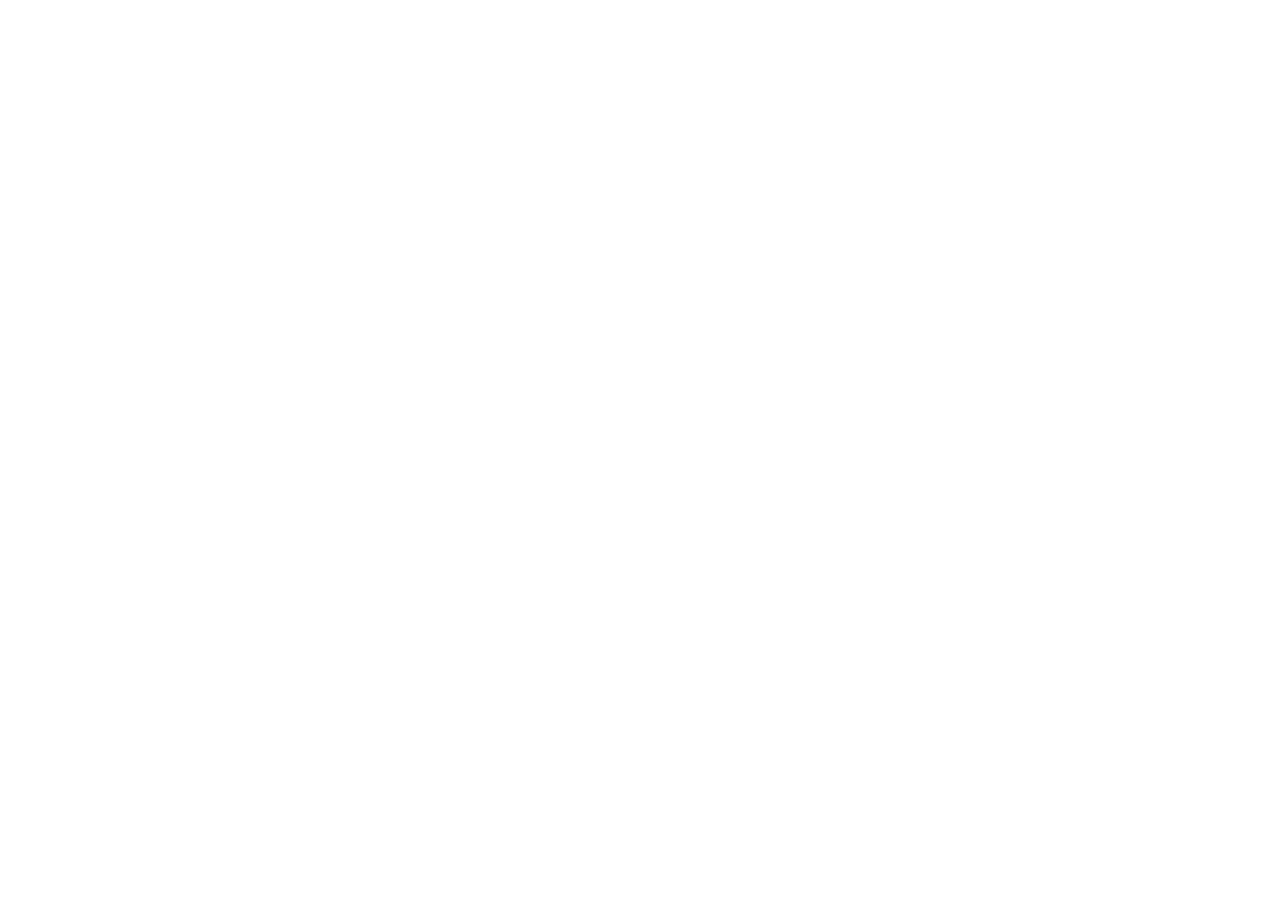
==== index.html @ 9d9a1b5d "add initial files" ====
<!DOCTYPE html>
<html lang="en">
<head>
  <meta charset="UTF-8">
  <meta name="viewport" content="width=device-width, initial-scale=1.0">
  <meta http-equiv="X-UA-Compatible" content="ie=edge">
  <link rel="stylesheet" href="./css/style.css">
  <script src="./javascript/jquery-3.2.1.min.js"></script>
  <title>Document</title>
</head>
<body>

</body>
</html>
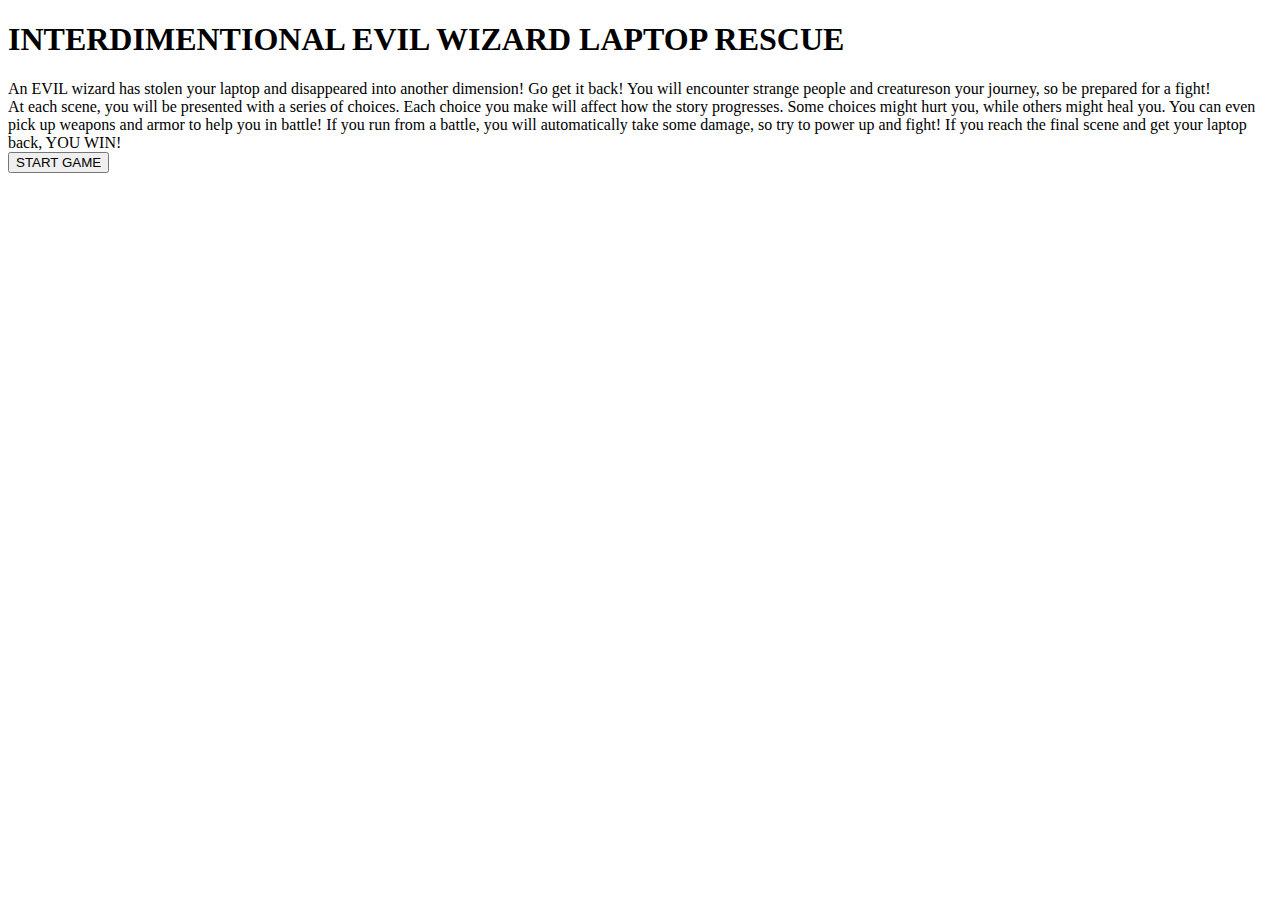
==== commit 44f78c79: "add story upto midway point" ====
--- a/index.html
+++ b/index.html
@@ -5,10 +5,24 @@
   <meta name="viewport" content="width=device-width, initial-scale=1.0">
   <meta http-equiv="X-UA-Compatible" content="ie=edge">
   <link rel="stylesheet" href="./css/style.css">
+  <link rel="icon" href="./waluigi--.png">
   <script src="./javascript/jquery-3.2.1.min.js"></script>
-  <title>Document</title>
+  <title>TEXT ADVENTURE</title>
 </head>
 <body>
 
+  <div id="container">
+    <h1>INTERDIMENTIONAL EVIL WIZARD LAPTOP RESCUE</h1>
+    <div id="story">An EVIL wizard has stolen your laptop and disappeared
+      into another dimension! Go get it back! You will encounter strange
+      people and creatureson your journey, so be prepared for a fight!</div>
+    <div id="instructions">At each scene, you will be presented with a series of choices.
+      Each choice you make will affect how the story progresses. Some choices might hurt you,
+      while others might heal you. You can even pick up weapons and armor to help you in battle!
+      If you run from a battle, you will automatically take some damage, so try to power up and fight!
+      If you reach the final scene and get your laptop back, YOU WIN!</div>
+    <a href="./game.html"><button>START GAME</button></a>
+  </div>
+
 </body>
 </html>
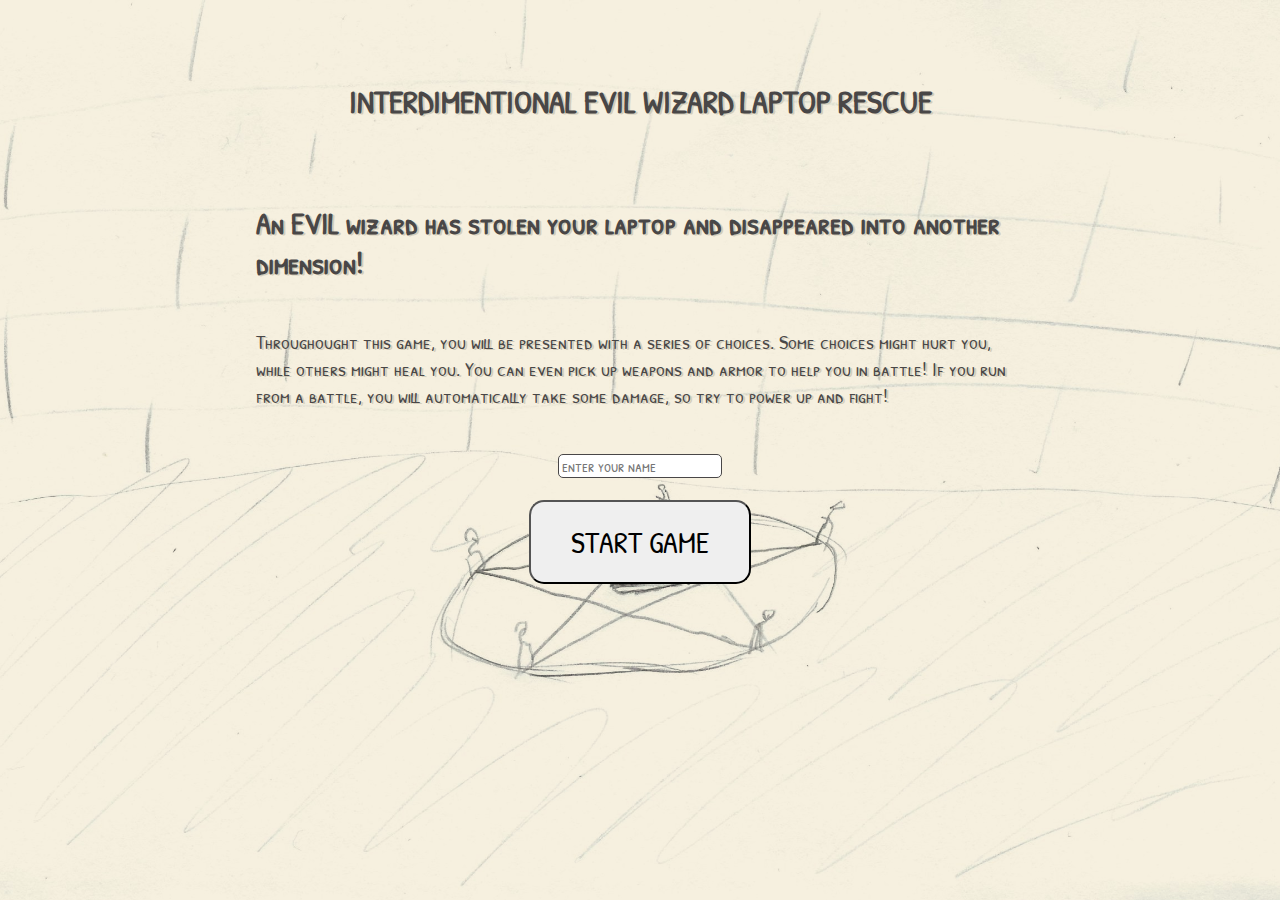
==== commit a751b66c: "add backgrounds" ====
--- a/index.html
+++ b/index.html
@@ -5,23 +5,24 @@
   <meta name="viewport" content="width=device-width, initial-scale=1.0">
   <meta http-equiv="X-UA-Compatible" content="ie=edge">
   <link rel="stylesheet" href="./css/style.css">
-  <link rel="icon" href="./waluigi--.png">
+  <link rel="icon" href="./images/other/favicon.png">
+  <link href="https://fonts.googleapis.com/css?family=Patrick+Hand+SC" rel="stylesheet">
   <script src="./javascript/jquery-3.2.1.min.js"></script>
-  <title>TEXT ADVENTURE</title>
+  <script src="./javascript/landing.js"></script>
+  <title>Text Adventure</title>
 </head>
 <body>
 
   <div id="container">
     <h1>INTERDIMENTIONAL EVIL WIZARD LAPTOP RESCUE</h1>
     <div id="story">An EVIL wizard has stolen your laptop and disappeared
-      into another dimension! Go get it back! You will encounter strange
-      people and creatureson your journey, so be prepared for a fight!</div>
-    <div id="instructions">At each scene, you will be presented with a series of choices.
-      Each choice you make will affect how the story progresses. Some choices might hurt you,
-      while others might heal you. You can even pick up weapons and armor to help you in battle!
-      If you run from a battle, you will automatically take some damage, so try to power up and fight!
-      If you reach the final scene and get your laptop back, YOU WIN!</div>
-    <a href="./game.html"><button>START GAME</button></a>
+      into another dimension!</div>
+    <div id="instructions">Throughought this game, you will be presented with a series of choices.
+      Some choices might hurt you, while others might heal you. You can even pick up weapons and armor
+      to help you in battle! If you run from a battle, you will automatically take some damage,
+      so try to power up and fight!</div>
+      <input type="text" placeholder="enter your name" id="name" maxlength="15"> <br /><br />
+    <a href="./game.html" id="start"><button>START GAME</button></a>
   </div>
 
 </body>
--- a/css/style.css
+++ b/css/style.css
@@ -0,0 +1,95 @@
+body {
+  margin: 0;
+  font-family: 'Patrick Hand SC', cursive;
+  color: #494747;
+  background-color: #f6f0df;
+  text-shadow: 2px 1px #d4cdba;
+}
+
+#container {
+  background-image: url(../images/backgrounds/wizardlair.jpg);
+  text-align: center;
+  margin: 0;
+  height: 100%;
+  width: 100%;
+  position: absolute;
+  background-position: center;
+  background-repeat: no-repeat;
+  background-size: cover;
+  background-color: #f6f0df;
+  background-blend-mode: multiply;
+}
+
+h1 {
+  margin: 80px auto;
+}
+
+button {
+  font-family: 'Patrick Hand SC', cursive;
+  font-size: 30px;
+  padding: 20px 40px;
+  border-radius: 15px;
+  outline: none;
+}
+
+button:hover {
+  cursor: pointer;
+}
+
+a {
+  color: #494747;
+  text-decoration: none;
+}
+
+#story, #instructions {
+  text-align: left;
+  margin: 5vh 20vw;
+}
+
+#story {
+  font-weight: 600;
+  font-size: 30px;
+}
+
+#instructions {
+  font-size: 20px;
+}
+
+input, select:focus, textarea {
+  font-family: 'Patrick Hand SC', cursive;
+  font-size: 16px;
+  color: #494747;
+  border: .5px solid #494747;
+  border-radius: 5px;
+  padding: 0 3px;
+}
+
+input:focus {
+  outline: none;
+}
+
+@media (max-width: 1000px) {
+
+  h1 {
+    margin: 30px auto;
+  }
+
+  #story, #instructions {
+    line-height: 20px;
+    margin: 5vh 10vw;
+  }
+
+  #story {
+    font-size: 30px;
+  }
+
+  #instructions {
+        font-size: 14px;
+  }
+
+  button {
+    margin-bottom: 20px;
+    font-size: 16px;
+  }
+
+}
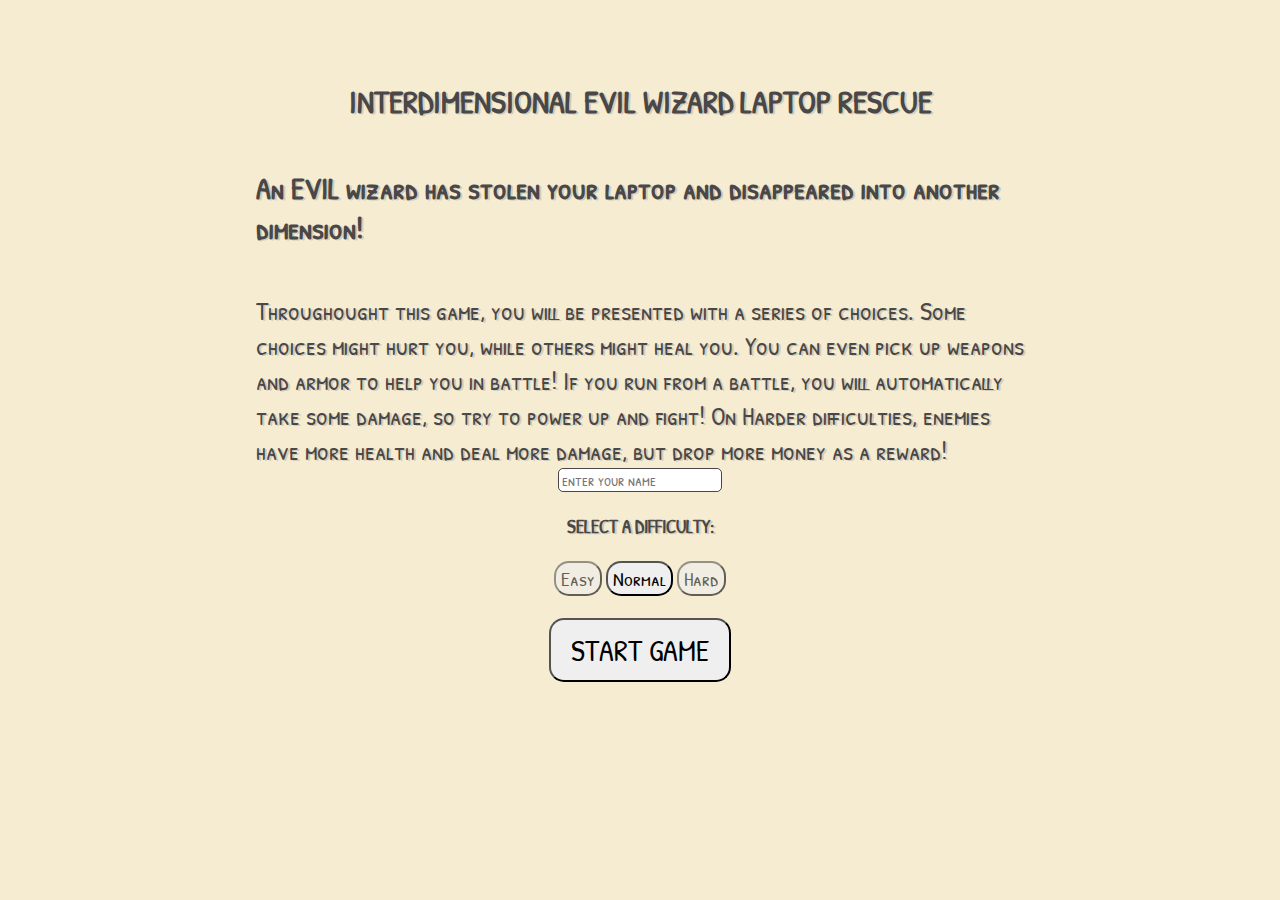
==== commit eae0e4b9: "fix typo" ====
--- a/index.html
+++ b/index.html
@@ -1,5 +1,6 @@
 <!DOCTYPE html>
 <html lang="en">
+
 <head>
   <meta charset="UTF-8">
   <meta name="viewport" content="width=device-width, initial-scale=1.0">
@@ -11,19 +12,26 @@
   <script src="./javascript/landing.js"></script>
   <title>Text Adventure</title>
 </head>
+
 <body>
 
   <div id="container">
-    <h1>INTERDIMENTIONAL EVIL WIZARD LAPTOP RESCUE</h1>
-    <div id="story">An EVIL wizard has stolen your laptop and disappeared
-      into another dimension!</div>
-    <div id="instructions">Throughought this game, you will be presented with a series of choices.
-      Some choices might hurt you, while others might heal you. You can even pick up weapons and armor
-      to help you in battle! If you run from a battle, you will automatically take some damage,
-      so try to power up and fight!</div>
-      <input type="text" placeholder="enter your name" id="name" maxlength="15"> <br /><br />
+    <h1>INTERDIMENSIONAL EVIL WIZARD LAPTOP RESCUE</h1>
+    <div id="story">An EVIL wizard has stolen your laptop and disappeared into another dimension!</div>
+    <div id="instructions">Throughought this game, you will be presented with a series of choices. Some choices might hurt you, while others might heal you. You can even pick up weapons and armor to help you in battle! If you run from a battle, you will automatically take some
+      damage, so try to power up and fight! On Harder difficulties, enemies have more health and deal more damage, but drop more money as a reward!
+    </div>
+    <input type="text" placeholder="enter your name" id="name" maxlength="15" autocomplete="off"> <br /><br />
+    <div id="difficulty">
+      <h3>SELECT A DIFFICULTY:</h3> <br />
+      <button id="easy" class="level">Easy</button>
+      <button id="normal" class="level">Normal</button>
+      <button id="hard" class="level">Hard</button>
+    </div>
+    <br />
     <a href="./game.html" id="start"><button>START GAME</button></a>
   </div>
 
 </body>
+
 </html>
--- a/css/style.css
+++ b/css/style.css
@@ -2,12 +2,11 @@
   margin: 0;
   font-family: 'Patrick Hand SC', cursive;
   color: #494747;
-  background-color: #f6f0df;
   text-shadow: 2px 1px #d4cdba;
 }
 
 #container {
-  background-image: url(../images/backgrounds/wizardlair.jpg);
+  /*background-image: url(../images/backgrounds/wizardlair.jpg);*/
   text-align: center;
   margin: 0;
   height: 100%;
@@ -16,24 +15,40 @@
   background-position: center;
   background-repeat: no-repeat;
   background-size: cover;
-  background-color: #f6f0df;
+  background-color: #f6ecd1;
   background-blend-mode: multiply;
 }
 
 h1 {
-  margin: 80px auto;
+  margin: 80px auto 0 auto;
+}
+
+h3 {
+  margin: 0;
+  font-weight: 800;
 }
 
 button {
   font-family: 'Patrick Hand SC', cursive;
   font-size: 30px;
-  padding: 20px 40px;
+  padding: 10px 20px;
   border-radius: 15px;
   outline: none;
 }
 
 button:hover {
   cursor: pointer;
+}
+
+.level {
+  font-size: 20px;
+  padding: 2px 5px;
+  opacity: .6;
+  margin: 0;
+}
+
+#normal {
+  opacity: 1;
 }
 
 a {
@@ -43,7 +58,7 @@
 
 #story, #instructions {
   text-align: left;
-  margin: 5vh 20vw;
+  margin: 5vh 20vw 0 20vw;
 }
 
 #story {
@@ -52,7 +67,7 @@
 }
 
 #instructions {
-  font-size: 20px;
+  font-size: 26px;
 }
 
 input, select:focus, textarea {
